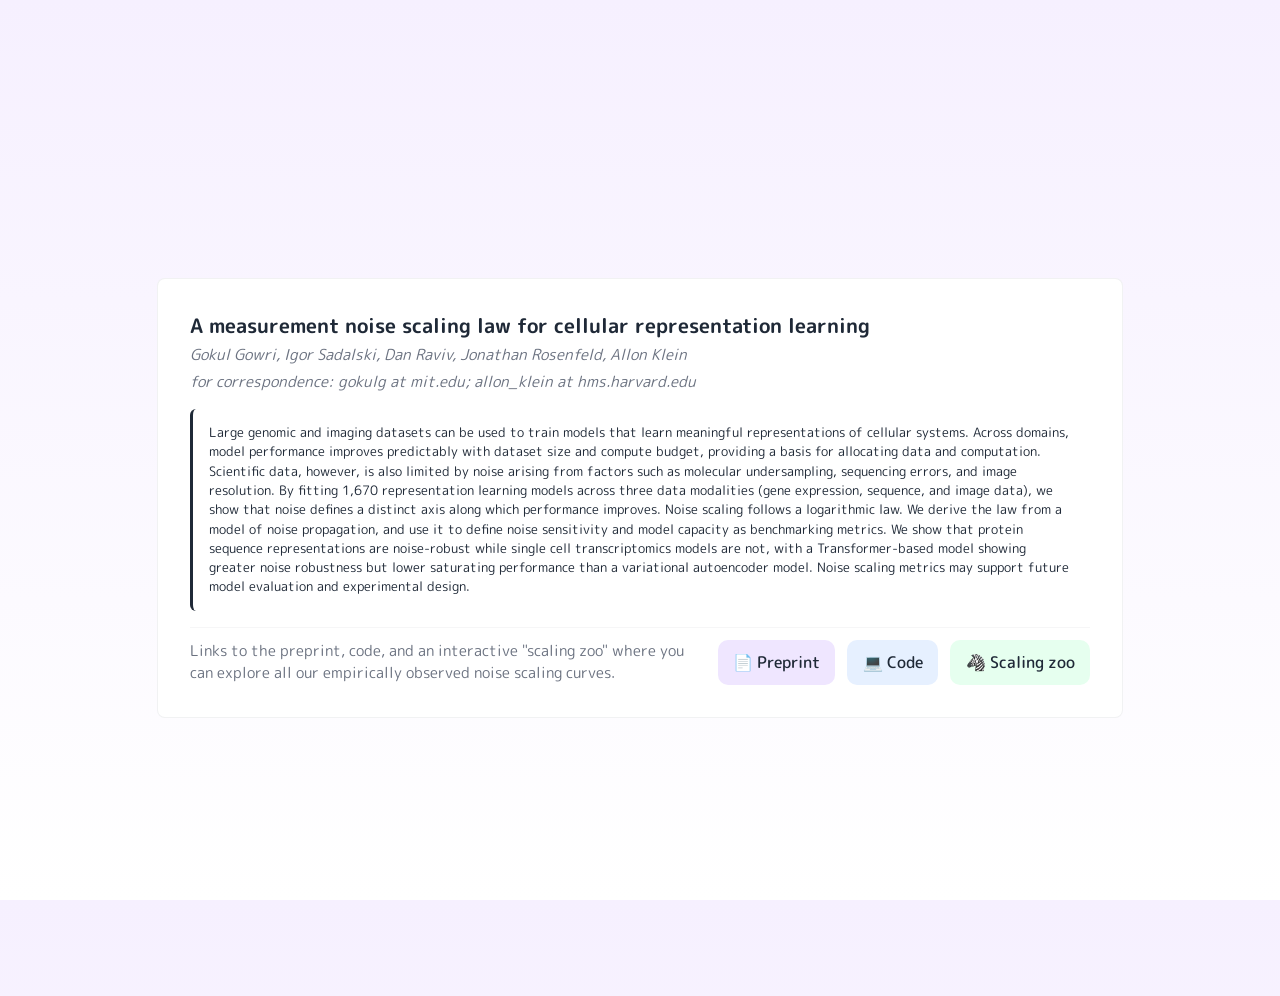
==== index.html @ 70879a64 "page" ====
<!doctype html>
<html lang="en">
<head>
  <meta charset="utf-8" />
  <meta name="viewport" content="width=device-width,initial-scale=1" />
  <title>measurement noise scaling laws</title>

  <link rel="preconnect" href="https://fonts.googleapis.com">
  <link rel="preconnect" href="https://fonts.gstatic.com" crossorigin>
  <link href="https://fonts.googleapis.com/css2?family=M+PLUS+Rounded+1c:wght@300;400;700&display=swap" rel="stylesheet">

  <style>
    :root{
      --accent:#1f2937;
      --muted:#6b7280;
      --bg:#f6f0ff;
      --card-bg:#ffffff;
      --border:rgba(31,41,55,0.06);
      --link-purple:#efe6ff;
      --link-blue:#e6f0ff;
      --link-green:#e6ffef;
    }
    html,body{height:100%}
    body{
      margin:0;
      display:flex;
      align-items:center;
      justify-content:center;
      background:linear-gradient(180deg,var(--bg) 0%, #ffffff 100%);
      font-family: 'M PLUS Rounded 1c', system-ui, -apple-system, 'Segoe UI', Roboto, 'Helvetica Neue', Arial, sans-serif;
      color:var(--accent);
      padding:3rem;
    }
    .card{
      width:100%;
      max-width:900px;
      background: var(--card-bg);
      border-radius:8px;
      padding:2rem;
      border:1px solid var(--border);
      line-height:1.45;
    }
    .head{display:flex;gap:1rem;align-items:center}
    .logo{font-size:1.6rem}
    h1{font-size:1.25rem;margin:0}
    .authors{color:var(--muted);font-size:0.95rem;margin-top:0.25rem;font-style:italic}
    .abstract{
      margin-top:1rem;
      padding:0.9rem 1rem;
      border-left:3px solid var(--accent);
      background: #ffffff;
      border-radius:6px;
      color:var(--accent);
      min-height:4.5rem;
      font-size:smaller
    }
    .card-footer{
      display:flex;
      gap:1rem;
      align-items:center;
      justify-content:space-between;
      margin-top:1rem;
      flex-wrap:wrap;
      padding-top:0.75rem;
      border-top:1px solid rgba(31,41,55,0.04);
    }
    .desc{ color:var(--muted); font-size:0.95rem; flex:1; min-width:220px; }
    .links{display:flex;gap:0.75rem;margin-top:0;flex-wrap:wrap}
    .links a{
      text-decoration:none;color:var(--accent);
      padding:0.6rem 0.9rem;border-radius:10px;
      font-weight:500;display:inline-flex;align-items:center;gap:0.6rem;
      border:1px solid transparent;
      transition:transform 0.14s ease, box-shadow 0.14s ease;
    }
    .links a:hover{ transform:translateY(-3px); }
    .paper{ background: var(--link-purple); }
    .code{ background: var(--link-blue); }
    .zoo { background: var(--link-green); }
    .note{color:var(--muted);font-size:0.85rem;margin-top:0.9rem}

    @media (max-width:560px){
      .card{ padding:1.25rem; }
      .card-footer{ gap:0.75rem; }
      .desc{ min-width:100%; order:2; }
      .links{ order:1; width:100%; justify-content:flex-start; }
    }
  </style>
</head>
<body>
  <main class="card" role="main">
    <div class="head">
      <div>
        <h1>A measurement noise scaling law for cellular representation learning</h1>
        <div class="authors">Gokul Gowri, Igor Sadalski, Dan Raviv, Jonathan Rosenfeld, Allon Klein</div>
        <div class="authors"> for correspondence: gokulg at mit.edu; allon_klein at hms.harvard.edu</div>
      </div>
    </div>

    <div class="abstract" aria-label="abstract">
      Large genomic and imaging datasets can be used to train models that learn meaningful representations of cellular systems. Across domains, model performance improves predictably with dataset size and compute budget, providing a basis for allocating data and computation. Scientific data, however, is also limited by noise arising from factors such as molecular undersampling, sequencing errors, and image resolution. By fitting 1,670 representation learning models across three data modalities (gene expression, sequence, and image data), we show that noise defines a distinct axis along which performance improves. Noise scaling follows a logarithmic law. We derive the law from a model of noise propagation, and use it to define noise sensitivity and model capacity as benchmarking metrics. We show that protein sequence representations are noise-robust while single cell transcriptomics models are not, with a Transformer-based model showing greater noise robustness but lower saturating performance than a variational autoencoder model. Noise scaling metrics may support future model evaluation and experimental design.
    </div>

    <div class="card-footer">
      <div class="desc">
        Links to the preprint, code, and an interactive "scaling zoo" where you can explore all our empirically observed noise scaling curves.
      </div>
      <nav class="links" aria-label="links">
        <a href="https://arxiv.org/abs/2503.02726" class="paper" target="_blank" rel="noopener">📄 Preprint</a>
        <a href="https://github.com/ggdna/noise-scaling" class="code" target="_blank" rel="noopener">💻 Code</a>
        <a href="analysis/noise_fits_interactive.html" class="zoo">🦓 Scaling zoo</a>
      </nav>
    </div>

  </main>
</body>
</html>
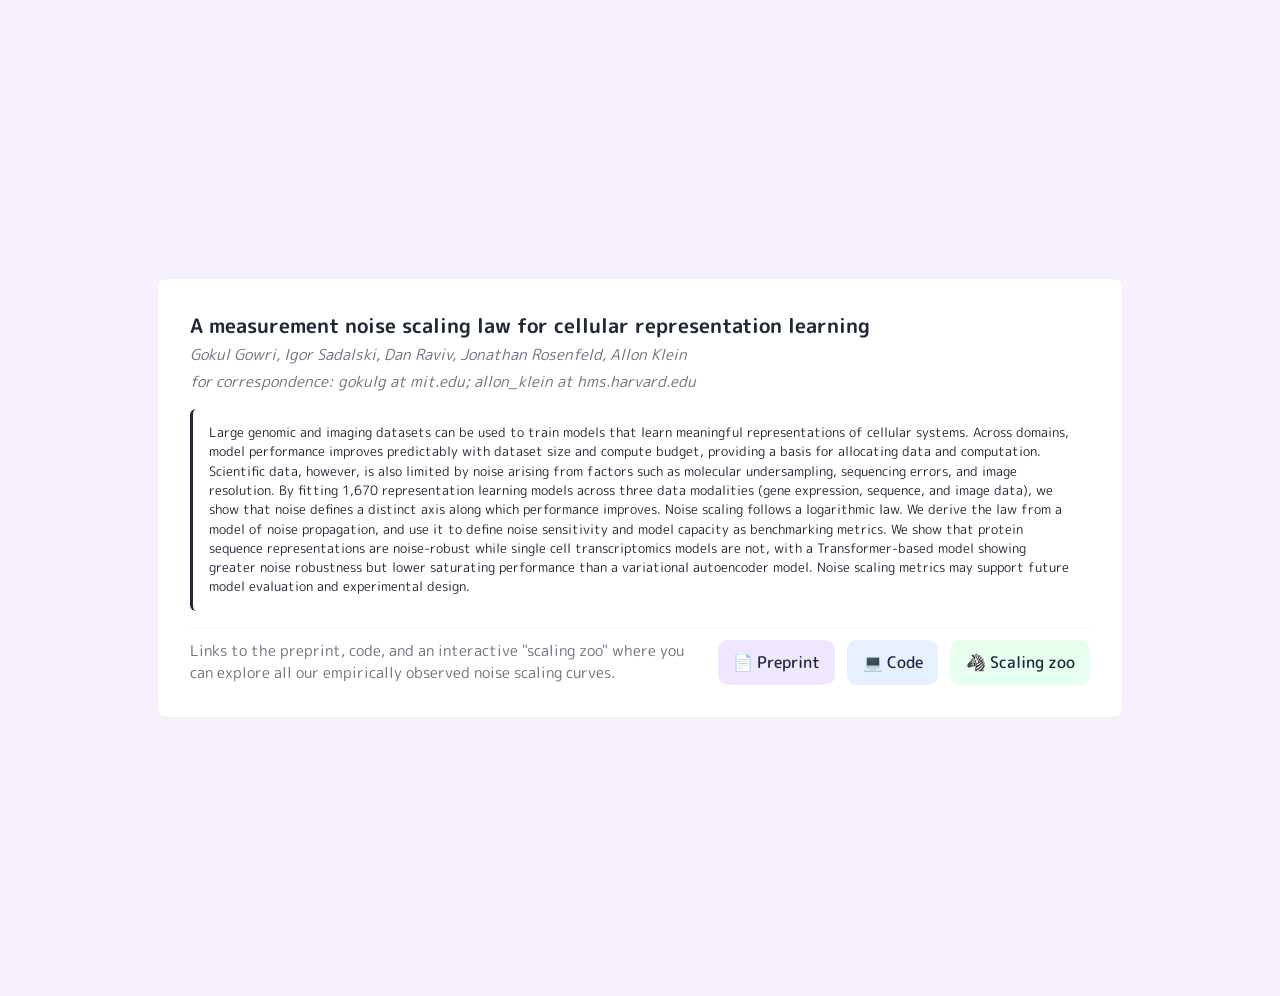
==== commit 093b0889: "change bg" ====
--- a/index.html
+++ b/index.html
@@ -26,7 +26,7 @@
       display:flex;
       align-items:center;
       justify-content:center;
-      background:linear-gradient(180deg,var(--bg) 0%, #ffffff 100%);
+      background:#f6f0ff;
       font-family: 'M PLUS Rounded 1c', system-ui, -apple-system, 'Segoe UI', Roboto, 'Helvetica Neue', Arial, sans-serif;
       color:var(--accent);
       padding:3rem;
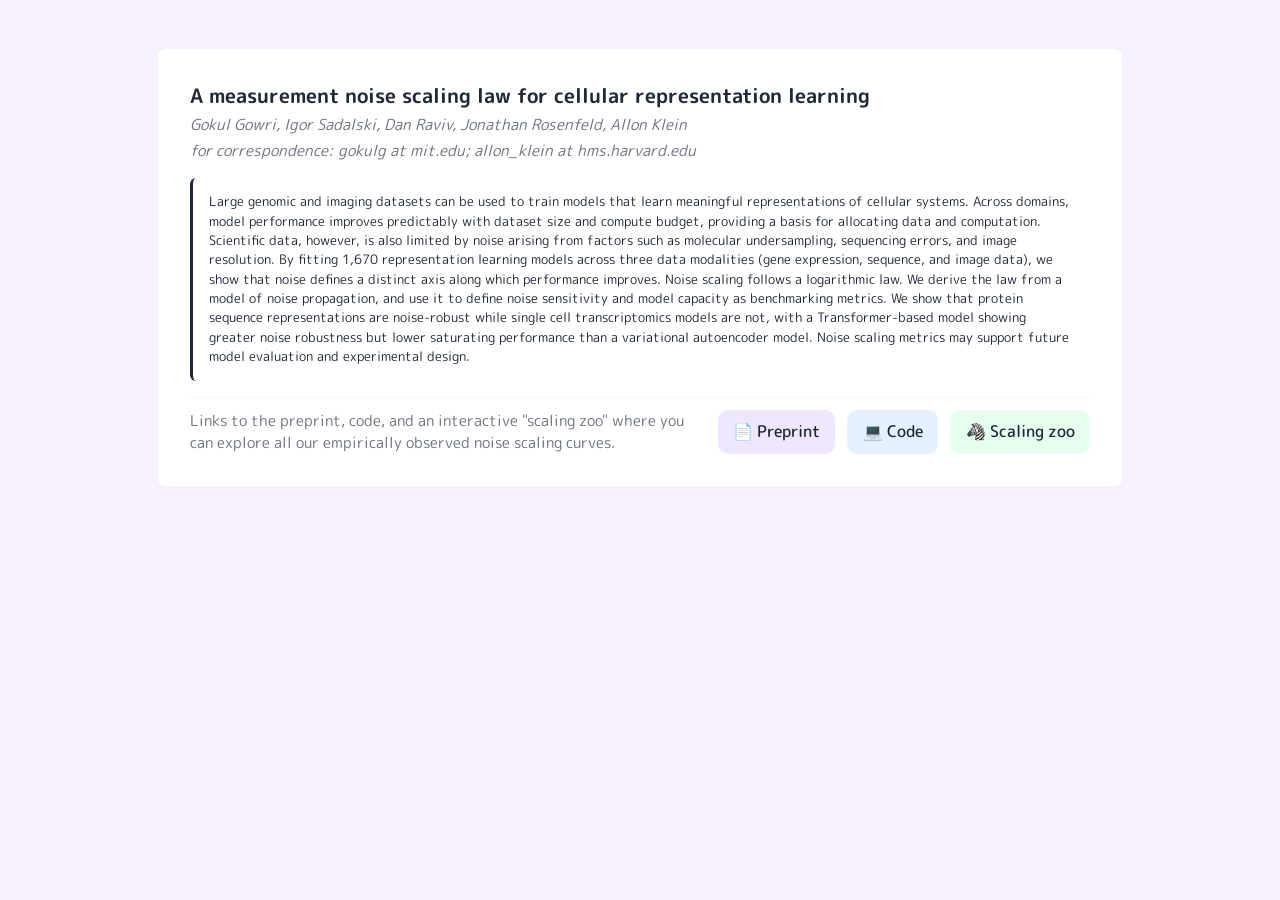
==== commit bb845a3e: "padding fix" ====
--- a/index.html
+++ b/index.html
@@ -20,7 +20,7 @@
       --link-blue:#e6f0ff;
       --link-green:#e6ffef;
     }
-    html,body{height:100%}
+    html,body{min-height:100%}
     body{
       margin:0;
       display:flex;
@@ -80,7 +80,14 @@
     .note{color:var(--muted);font-size:0.85rem;margin-top:0.9rem}
 
     @media (max-width:560px){
+      body{ 
+        padding:1rem; 
+        align-items:flex-start;
+        padding-top:1.5rem;
+      }
       .card{ padding:1.25rem; }
+      h1{ font-size:1.1rem; line-height:1.3; }
+      .authors{ font-size:0.85rem; }
       .card-footer{ gap:0.75rem; }
       .desc{ min-width:100%; order:2; }
       .links{ order:1; width:100%; justify-content:flex-start; }
